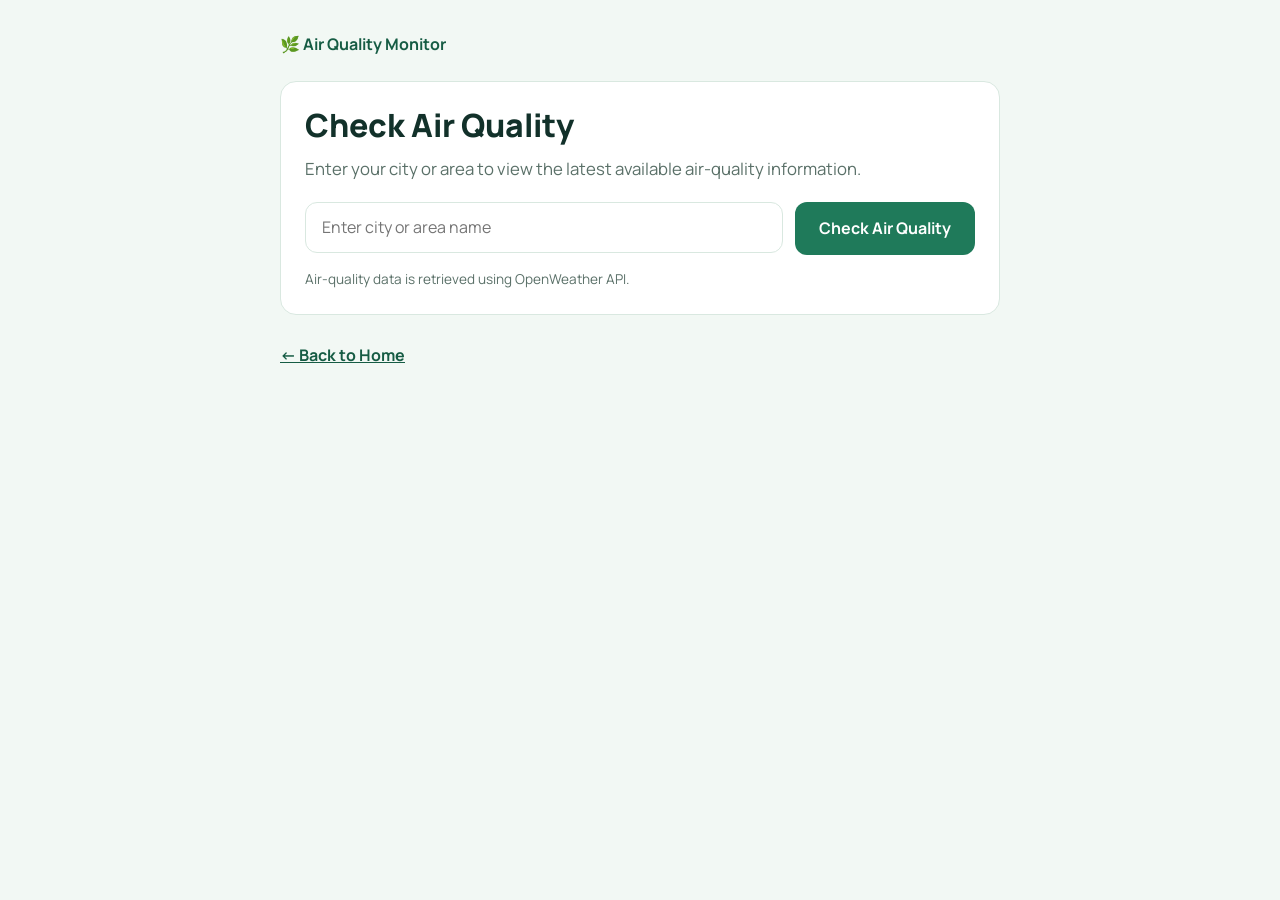
==== pollution.html @ 70f29cfe "Air quality monitor with place suggestions" ====
<!DOCTYPE html>
<html lang="en">
<head>
    <meta charset="UTF-8">
    <meta name="viewport" content="width=device-width, initial-scale=1">
    <title>Check Air Quality</title>
    <link rel="stylesheet" href="style.css">
</head>
<body>
    <main class="page">
        <p class="brand">🌿 Air Quality Monitor</p>

        <section class="search card">
            <h1>Check Air Quality</h1>
            <p class="lead">Enter your city or area to view the latest available air-quality information.</p>
            <div class="search-row">
    <div class="search-field">
        <input type="text" id="area" placeholder="Enter city or area name" aria-label="City or area name"
               autocomplete="off" role="combobox" aria-expanded="false" aria-controls="suggestions">
        <ul id="suggestions" class="suggestions" role="listbox" hidden></ul>
    </div>
    <button id="searchBtn" class="btn" onclick="getPollution()">Check Air Quality</button>
</div>
            <p class="note">Air-quality data is retrieved using OpenWeather API.</p>
        </section>

        <div id="result" aria-live="polite"></div>

        <p class="back"><a href="index.html">← Back to Home</a></p>
    </main>
   
    <script src="script.js"></script>
</body>
</html>
---- style.css ----
@import url("https://fonts.googleapis.com/css2?family=Manrope:wght@400;500;700;800&display=swap");

:root {
    --bg: #f2f8f4;
    --card: #ffffff;
    --ink: #12312a;
    --muted: #5a7068;
    --line: #d9e8e0;
    --accent: #1f7a5a;
    --accent-dark: #165c44;
    --radius: 16px;
}

* { box-sizing: border-box; }

html, body { margin: 0; }

body {
    font-family: "Manrope", "Segoe UI", Arial, sans-serif;
    background: var(--bg);
    color: var(--ink);
    line-height: 1.55;
    overflow-x: hidden;
}

.page {
    max-width: 760px;
    margin: 0 auto;
    padding: 32px 20px 56px;
}

.page-narrow { max-width: 620px; }

h1, h2, h3, p { margin-top: 0; }

h1 { font-size: 2rem; line-height: 1.2; font-weight: 800; margin-bottom: 12px; }
h2 { font-size: 1.25rem; font-weight: 700; margin-bottom: 8px; }
h3 { font-size: 1rem; font-weight: 700; margin-bottom: 6px; }

.brand {
    font-weight: 700;
    color: var(--accent-dark);
    margin-bottom: 24px;
}

.lead { color: var(--muted); font-size: 1.05rem; }
.muted { color: var(--muted); }
.small { font-size: 0.85rem; }
.note { color: var(--muted); font-size: 0.85rem; margin: 14px 0 0; }

/* Home page */
.home { text-align: center; padding-top: 12vh; }
.home .lead { margin-bottom: 28px; }

/* Cards */
.card {
    background: var(--card);
    border: 1px solid var(--line);
    border-radius: var(--radius);
    padding: 24px;
    margin-bottom: 20px;
}

/* Buttons and inputs */
.btn {
    display: inline-block;
    padding: 14px 24px;
    min-height: 48px;
    background: var(--accent);
    color: #fff;
    font: inherit;
    font-weight: 700;
    text-decoration: none;
    border: none;
    border-radius: 12px;
    cursor: pointer;
}
.btn:hover { background: var(--accent-dark); }
.btn:disabled { opacity: 0.6; cursor: not-allowed; }
.btn-lg { padding: 16px 32px; font-size: 1.05rem; }

input[type="text"] {
    flex: 1;
    min-width: 0;
    min-height: 48px;
    padding: 12px 16px;
    font: inherit;
    color: var(--ink);
    background: #fff;
    border: 1.5px solid var(--line);
    border-radius: 12px;
}

input[type="text"]:focus,
.btn:focus-visible,
a:focus-visible {
    outline: 3px solid #8fd0b3;
    outline-offset: 2px;
}

.search-row { display: flex; gap: 12px; margin-top: 20px; }

a { color: var(--accent-dark); font-weight: 700; }
.back { margin-top: 28px; }

/* Loading and errors */
.status { text-align: center; }
.status p { margin: 0; color: var(--muted); }
.status.error { border-color: #f0c9c6; background: #fff7f6; }
.status.error h2 { color: #8f1d18; }
.status.error p { color: #5e2a27; }

.spinner {
    width: 32px;
    height: 32px;
    margin: 0 auto 12px;
    border: 4px solid var(--line);
    border-top-color: var(--accent);
    border-radius: 50%;
    animation: spin 0.9s linear infinite;
}
@keyframes spin { to { transform: rotate(360deg); } }
@media (prefers-reduced-motion: reduce) { .spinner { animation-duration: 3s; } }

/* Report */
.report-head { margin: 8px 0 16px; }
.report-head p { margin-bottom: 2px; }
.report-head h2 { font-size: 1.8rem; font-weight: 800; margin: 0; }

.section-title { margin: 28px 0 12px; }

/* Main AQI card */
.aqi-card {
    text-align: center;
    background: var(--soft, #fff);
    border: 2px solid var(--cat, var(--line));
    padding: 28px 24px;
}
.card-label { font-weight: 700; color: var(--muted); margin-bottom: 4px; }

.aqi-number {
    font-size: 5rem;
    line-height: 1;
    font-weight: 800;
    color: var(--on, var(--ink));
    margin: 8px 0;
}

.aqi-category {
    display: inline-block;
    padding: 6px 20px;
    font-size: 1.25rem;
    font-weight: 800;
    color: #fff;
    background: var(--on, var(--ink));
    border-radius: 999px;
    margin-bottom: 16px;
}

.summary { font-size: 1.05rem; margin-bottom: 24px; }

.aqi-card.unavailable .aqi-category { background: transparent; color: var(--ink); padding: 0; }

/* Scale */
.scale { position: relative; padding-top: 30px; margin: 0 4px 12px; }
.scale-bar { display: flex; height: 14px; border-radius: 7px; overflow: hidden; gap: 2px; }
.scale-bar span { display: block; }

.scale-marker {
    position: absolute;
    top: 0;
    transform: translateX(-50%);
    text-align: center;
}
.scale-marker em {
    display: block;
    font-style: normal;
    font-weight: 800;
    font-size: 0.8rem;
    background: var(--ink);
    color: #fff;
    padding: 1px 8px;
    border-radius: 6px;
}
.scale-marker::after {
    content: "";
    display: block;
    width: 0;
    height: 0;
    margin: 0 auto;
    border-left: 6px solid transparent;
    border-right: 6px solid transparent;
    border-top: 7px solid var(--ink);
}

.legend {
    list-style: none;
    margin: 0 0 16px;
    padding: 0;
    display: grid;
    grid-template-columns: repeat(3, 1fr);
    gap: 6px 10px;
    text-align: left;
    font-size: 0.8rem;
    color: var(--muted);
}
.legend li { display: flex; align-items: center; gap: 6px; }
.legend i { flex: none; width: 10px; height: 10px; border-radius: 50%; }
.legend b { color: var(--ink); }

/* What does this mean */
.meaning { border-left: 6px solid var(--cat); }
.meaning p { margin-bottom: 10px; }
.meaning .concern { margin: 0; }

/* Pollutants */
.pollutants { display: grid; grid-template-columns: 1fr 1fr; gap: 16px; }
.pollutant { margin: 0; }
.pollutant-value { font-size: 1.7rem; font-weight: 800; margin-bottom: 6px; }
.pollutant-value span { font-size: 0.9rem; font-weight: 500; color: var(--muted); }
.pollutant .muted { margin: 0; font-size: 0.9rem; }

/* OpenWeather */
.ow p { margin-bottom: 6px; }
.ow .muted { margin: 10px 0 0; font-size: 0.9rem; }

/* Tablet and mobile */
@media (max-width: 600px) {
    .page { padding: 20px 14px 40px; }
    h1 { font-size: 1.6rem; }
    .search-row { flex-direction: column; }
    .search-row .btn { width: 100%; }
    .card { padding: 18px; }
    .aqi-number { font-size: 4.5rem; }
    .legend { grid-template-columns: repeat(2, 1fr); }
    .pollutants { grid-template-columns: 1fr 1fr; gap: 12px; }
    .pollutant-value { font-size: 1.35rem; }
}

@media (max-width: 380px) {
    .pollutants { grid-template-columns: 1fr; }
}
/* Place suggestions */
.search-field { position: relative; flex: 1; min-width: 0; }
.search-field input[type="text"] { width: 100%; }

.suggestions {
    position: absolute;
    top: calc(100% + 6px);
    left: 0;
    right: 0;
    z-index: 10;
    margin: 0;
    padding: 6px;
    list-style: none;
    background: var(--card);
    border: 1.5px solid var(--line);
    border-radius: 12px;
    box-shadow: 0 8px 24px rgba(18, 49, 42, 0.12);
    text-align: left;
}
.suggestions[hidden] { display: none; }

.suggestions li {
    padding: 10px 12px;
    border-radius: 8px;
    cursor: pointer;
    font-size: 0.95rem;
}
.suggestions li small { display: block; color: var(--muted); font-size: 0.8rem; }
.suggestions li:hover,
.suggestions li.active { background: #e8f6ee; }
.suggestions .no-match { color: var(--muted); cursor: default; }
.suggestions .no-match:hover { background: transparent; }
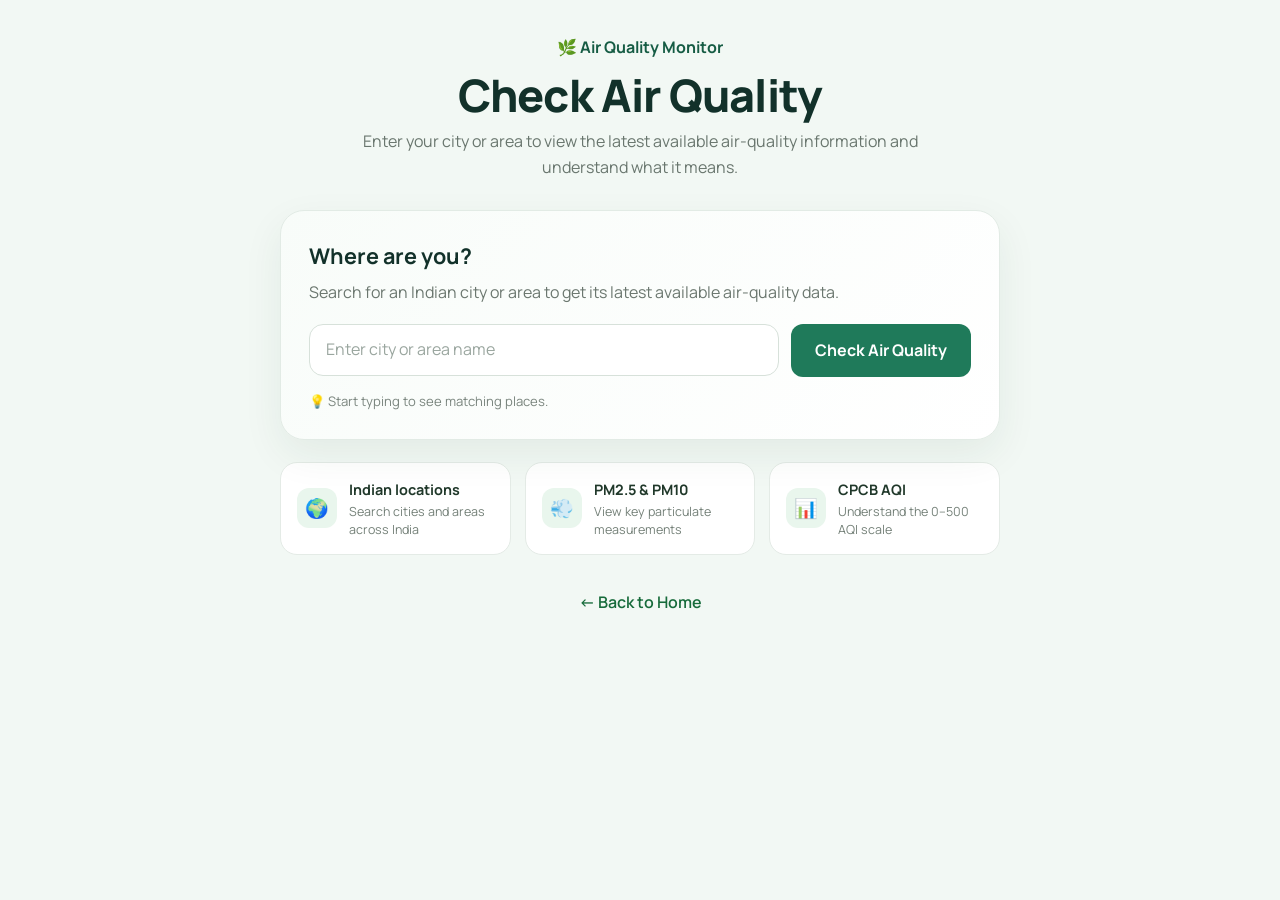
==== commit 56b608f0: "Improve air quality monitor UI and functionality" ====
--- a/pollution.html
+++ b/pollution.html
@@ -3,32 +3,150 @@
 <head>
     <meta charset="UTF-8">
     <meta name="viewport" content="width=device-width, initial-scale=1">
+
     <title>Check Air Quality</title>
+
     <link rel="stylesheet" href="style.css">
 </head>
+
 <body>
-    <main class="page">
-        <p class="brand">🌿 Air Quality Monitor</p>
 
-        <section class="search card">
+    <main class="page pollution-page">
+
+        <!-- Header -->
+        <header class="pollution-header">
+
+            <p class="brand">🌿 Air Quality Monitor</p>
+
             <h1>Check Air Quality</h1>
-            <p class="lead">Enter your city or area to view the latest available air-quality information.</p>
+
+            <p>
+                Enter your city or area to view the latest available
+                air-quality information and understand what it means.
+            </p>
+
+        </header>
+
+
+        <!-- Search Card -->
+        <section class="search-card card">
+
+            <h2>Where are you?</h2>
+
+            <p class="search-description">
+                Search for an Indian city or area to get its latest
+                available air-quality data.
+            </p>
+
             <div class="search-row">
-    <div class="search-field">
-        <input type="text" id="area" placeholder="Enter city or area name" aria-label="City or area name"
-               autocomplete="off" role="combobox" aria-expanded="false" aria-controls="suggestions">
-        <ul id="suggestions" class="suggestions" role="listbox" hidden></ul>
-    </div>
-    <button id="searchBtn" class="btn" onclick="getPollution()">Check Air Quality</button>
-</div>
-            <p class="note">Air-quality data is retrieved using OpenWeather API.</p>
+
+                <div class="search-field">
+
+                    <input
+                        type="text"
+                        id="area"
+                        placeholder="Enter city or area name"
+                        aria-label="City or area name"
+                        autocomplete="off"
+                        role="combobox"
+                        aria-expanded="false"
+                        aria-controls="suggestions"
+                    >
+
+                    <ul
+                        id="suggestions"
+                        class="suggestions"
+                        role="listbox"
+                        hidden
+                    ></ul>
+
+                </div>
+
+                <button
+                    id="searchBtn"
+                    class="btn"
+                    onclick="getPollution()"
+                >
+                    Check Air Quality
+                </button>
+
+            </div>
+
+            <p class="search-note">
+                💡 Start typing to see matching places.
+            </p>
+
         </section>
 
+
+        <!-- Quick Information -->
+        <section class="quick-info">
+
+            <div class="quick-info-card">
+
+                <div class="quick-icon">🌍</div>
+
+                <div>
+                    <strong>Indian locations</strong>
+                    <span>
+                        Search cities and areas across India
+                    </span>
+                </div>
+
+            </div>
+
+
+            <div class="quick-info-card">
+
+                <div class="quick-icon">💨</div>
+
+                <div>
+                    <strong>PM2.5 &amp; PM10</strong>
+                    <span>
+                        View key particulate measurements
+                    </span>
+                </div>
+
+            </div>
+
+
+            <div class="quick-info-card">
+
+                <div class="quick-icon">📊</div>
+
+                <div>
+                    <strong>CPCB AQI</strong>
+                    <span>
+                        Understand the 0–500 AQI scale
+                    </span>
+                </div>
+
+            </div>
+
+        </section>
+
+
+        <!-- Results -->
         <div id="result" aria-live="polite"></div>
 
-        <p class="back"><a href="index.html">← Back to Home</a></p>
+
+        <!-- Back -->
+        <footer class="pollution-footer">
+
+            <a href="index.html">
+                ← Back to Home
+            </a>
+
+        </footer>
+
     </main>
-   
+
+
+    <!-- IMPORTANT: config.js first -->
+    <script src="config.js"></script>
+
+    <!-- script.js second -->
     <script src="script.js"></script>
+
 </body>
-</html>+</html>
--- a/style.css
+++ b/style.css
@@ -1,4 +1,8 @@
 @import url("https://fonts.googleapis.com/css2?family=Manrope:wght@400;500;700;800&display=swap");
+
+/* =========================================================
+   GLOBAL
+   ========================================================= */
 
 :root {
     --bg: #f2f8f4;
@@ -6,14 +10,22 @@
     --ink: #12312a;
     --muted: #5a7068;
     --line: #d9e8e0;
+
     --accent: #1f7a5a;
     --accent-dark: #165c44;
+
     --radius: 16px;
 }
 
-* { box-sizing: border-box; }
-
-html, body { margin: 0; }
+* {
+    box-sizing: border-box;
+}
+
+html,
+body {
+    margin: 0;
+    padding: 0;
+}
 
 body {
     font-family: "Manrope", "Segoe UI", Arial, sans-serif;
@@ -29,30 +41,65 @@
     padding: 32px 20px 56px;
 }
 
-.page-narrow { max-width: 620px; }
-
-h1, h2, h3, p { margin-top: 0; }
-
-h1 { font-size: 2rem; line-height: 1.2; font-weight: 800; margin-bottom: 12px; }
-h2 { font-size: 1.25rem; font-weight: 700; margin-bottom: 8px; }
-h3 { font-size: 1rem; font-weight: 700; margin-bottom: 6px; }
-
-.brand {
+.page-narrow {
+    max-width: 620px;
+}
+
+h1,
+h2,
+h3,
+p {
+    margin-top: 0;
+}
+
+h1 {
+    font-size: 2rem;
+    line-height: 1.2;
+    font-weight: 800;
+    margin-bottom: 12px;
+}
+
+h2 {
+    font-size: 1.25rem;
     font-weight: 700;
+    margin-bottom: 8px;
+}
+
+h3 {
+    font-size: 1rem;
+    font-weight: 700;
+    margin-bottom: 6px;
+}
+
+a {
     color: var(--accent-dark);
-    margin-bottom: 24px;
-}
-
-.lead { color: var(--muted); font-size: 1.05rem; }
-.muted { color: var(--muted); }
-.small { font-size: 0.85rem; }
-.note { color: var(--muted); font-size: 0.85rem; margin: 14px 0 0; }
-
-/* Home page */
-.home { text-align: center; padding-top: 12vh; }
-.home .lead { margin-bottom: 28px; }
-
-/* Cards */
+    font-weight: 700;
+}
+
+.lead {
+    color: var(--muted);
+    font-size: 1.05rem;
+}
+
+.muted {
+    color: var(--muted);
+}
+
+.small {
+    font-size: 0.85rem;
+}
+
+.note {
+    color: var(--muted);
+    font-size: 0.85rem;
+    margin: 14px 0 0;
+}
+
+
+/* =========================================================
+   COMMON CARDS
+   ========================================================= */
+
 .card {
     background: var(--card);
     border: 1px solid var(--line);
@@ -61,214 +108,1564 @@
     margin-bottom: 20px;
 }
 
-/* Buttons and inputs */
+
+/* =========================================================
+   BUTTONS
+   ========================================================= */
+
 .btn {
     display: inline-block;
+
+    min-height: 48px;
     padding: 14px 24px;
-    min-height: 48px;
+
     background: var(--accent);
-    color: #fff;
+    color: #ffffff;
+
     font: inherit;
     font-weight: 700;
+
     text-decoration: none;
+
     border: none;
     border-radius: 12px;
+
     cursor: pointer;
-}
-.btn:hover { background: var(--accent-dark); }
-.btn:disabled { opacity: 0.6; cursor: not-allowed; }
-.btn-lg { padding: 16px 32px; font-size: 1.05rem; }
-
-input[type="text"] {
-    flex: 1;
-    min-width: 0;
-    min-height: 48px;
-    padding: 12px 16px;
-    font: inherit;
-    color: var(--ink);
-    background: #fff;
-    border: 1.5px solid var(--line);
-    border-radius: 12px;
-}
-
-input[type="text"]:focus,
+
+    transition:
+        background 0.2s ease,
+        transform 0.2s ease,
+        box-shadow 0.2s ease;
+}
+
+.btn:hover {
+    background: var(--accent-dark);
+    transform: translateY(-1px);
+}
+
+.btn:disabled {
+    opacity: 0.6;
+    cursor: not-allowed;
+    transform: none;
+}
+
+.btn-lg {
+    padding: 16px 32px;
+    font-size: 1.05rem;
+}
+
 .btn:focus-visible,
 a:focus-visible {
     outline: 3px solid #8fd0b3;
     outline-offset: 2px;
 }
 
-.search-row { display: flex; gap: 12px; margin-top: 20px; }
-
-a { color: var(--accent-dark); font-weight: 700; }
-.back { margin-top: 28px; }
-
-/* Loading and errors */
-.status { text-align: center; }
-.status p { margin: 0; color: var(--muted); }
-.status.error { border-color: #f0c9c6; background: #fff7f6; }
-.status.error h2 { color: #8f1d18; }
-.status.error p { color: #5e2a27; }
+
+/* =========================================================
+   INDEX / HOME PAGE
+   ========================================================= */
+
+.home {
+    max-width: 900px;
+    padding-top: 40px;
+    padding-bottom: 50px;
+}
+
+
+/* =========================================================
+   HOME HERO
+   ========================================================= */
+
+.home-hero {
+    position: relative;
+    overflow: hidden;
+
+    text-align: center;
+
+    padding: 55px 28px 45px;
+
+    border-radius: 28px;
+
+    background:
+        radial-gradient(
+            circle at 10% 20%,
+            rgba(26, 152, 80, 0.15),
+            transparent 30%
+        ),
+        radial-gradient(
+            circle at 90% 10%,
+            rgba(124, 181, 24, 0.15),
+            transparent 28%
+        ),
+        linear-gradient(
+            135deg,
+            #f7fcf8,
+            #eef8f1
+        );
+
+    border: 1px solid rgba(26, 152, 80, 0.12);
+
+    box-shadow:
+        0 18px 50px rgba(31, 78, 52, 0.08);
+}
+
+.home-hero::before {
+    content: "";
+
+    position: absolute;
+
+    width: 190px;
+    height: 190px;
+
+    border-radius: 50%;
+
+    background: rgba(124, 181, 24, 0.08);
+
+    right: -75px;
+    top: -75px;
+}
+
+.home-hero::after {
+    content: "";
+
+    position: absolute;
+
+    width: 140px;
+    height: 140px;
+
+    border-radius: 50%;
+
+    background: rgba(26, 152, 80, 0.07);
+
+    left: -60px;
+    bottom: -60px;
+}
+
+.home-hero > * {
+    position: relative;
+    z-index: 1;
+}
+
+
+/* =========================================================
+   HOME ICON
+   ========================================================= */
+
+.home-icon {
+    width: 76px;
+    height: 76px;
+
+    margin: 0 auto 20px;
+
+    display: flex;
+
+    align-items: center;
+    justify-content: center;
+
+    border-radius: 22px;
+
+    background: #ffffff;
+
+    font-size: 38px;
+
+    box-shadow:
+        0 10px 25px rgba(26, 152, 80, 0.12);
+}
+
+
+/* =========================================================
+   HOME BRAND
+   ========================================================= */
+
+.brand {
+    font-weight: 700;
+    color: var(--accent-dark);
+    margin-bottom: 24px;
+}
+
+.home-hero .brand {
+    margin-bottom: 13px;
+}
+
+
+/* =========================================================
+   HOME HERO TEXT
+   ========================================================= */
+
+.home-hero h1 {
+    max-width: 730px;
+
+    margin: 0 auto 18px;
+
+    font-size: clamp(2.2rem, 5vw, 3.6rem);
+
+    line-height: 1.08;
+
+    letter-spacing: -1.5px;
+
+    color: #173d29;
+}
+
+.home-hero .lead {
+    max-width: 650px;
+
+    margin: 0 auto 28px;
+
+    font-size: 1.06rem;
+
+    line-height: 1.7;
+
+    color: #637169;
+}
+
+
+/* =========================================================
+   HOME ACTIONS
+   ========================================================= */
+
+.home-actions {
+    display: flex;
+
+    align-items: center;
+    justify-content: center;
+
+    gap: 14px;
+
+    flex-wrap: wrap;
+}
+
+.home-actions .btn {
+    min-width: 195px;
+}
+
+.home-note {
+    margin-top: 17px;
+
+    font-size: 0.82rem;
+
+    color: #738078;
+}
+
+
+/* =========================================================
+   HOME SECTIONS
+   ========================================================= */
+
+.home-section {
+    margin-top: 45px;
+}
+
+.home-section-title {
+    text-align: center;
+    margin-bottom: 22px;
+}
+
+.home-section-title h2 {
+    margin: 0 0 7px;
+    color: #173d29;
+}
+
+.home-section-title p {
+    margin: 0;
+    color: #69766e;
+}
+
+
+/* =========================================================
+   HOME AQI PREVIEW
+   ========================================================= */
+
+.aqi-preview {
+    display: grid;
+
+    grid-template-columns: repeat(3, 1fr);
+
+    gap: 14px;
+}
+
+.aqi-preview-card {
+    padding: 20px;
+
+    border-radius: 19px;
+
+    border: 1px solid #e4ebe6;
+
+    background: #ffffff;
+
+    transition:
+        transform 0.2s ease,
+        box-shadow 0.2s ease,
+        border-color 0.2s ease;
+}
+
+.aqi-preview-card:hover {
+    transform: translateY(-4px);
+
+    box-shadow:
+        0 14px 30px rgba(30, 60, 42, 0.08);
+}
+
+.aqi-preview-top {
+    display: flex;
+
+    align-items: center;
+
+    gap: 10px;
+
+    margin-bottom: 8px;
+}
+
+.aqi-dot {
+    width: 12px;
+    height: 12px;
+
+    flex-shrink: 0;
+
+    border-radius: 50%;
+}
+
+.aqi-preview-card h3 {
+    margin: 0;
+
+    font-size: 1rem;
+
+    color: #20382a;
+}
+
+.aqi-range {
+    margin-bottom: 7px;
+
+    font-size: 0.82rem;
+
+    font-weight: 700;
+
+    color: #68756d;
+}
+
+.aqi-preview-card p {
+    margin: 0;
+
+    font-size: 0.88rem;
+
+    line-height: 1.5;
+
+    color: #69766e;
+}
+
+
+/* =========================================================
+   AQI COLORS
+   ========================================================= */
+
+.aqi-good .aqi-dot {
+    background: #1a9850;
+}
+
+.aqi-satisfactory .aqi-dot {
+    background: #7cb518;
+}
+
+.aqi-moderate .aqi-dot {
+    background: #e0a800;
+}
+
+.aqi-poor .aqi-dot {
+    background: #ee7d1a;
+}
+
+.aqi-very-poor .aqi-dot {
+    background: #d9362f;
+}
+
+.aqi-severe .aqi-dot {
+    background: #8e1b3a;
+}
+
+
+/* =========================================================
+   HOW IT WORKS
+   ========================================================= */
+
+.steps {
+    display: grid;
+
+    grid-template-columns: repeat(3, 1fr);
+
+    gap: 16px;
+}
+
+.step {
+    text-align: center;
+
+    padding: 27px 20px;
+
+    border-radius: 20px;
+
+    border: 1px solid #e4ebe6;
+
+    background: #ffffff;
+}
+
+.step-number {
+    width: 44px;
+    height: 44px;
+
+    margin: 0 auto 15px;
+
+    display: flex;
+
+    align-items: center;
+    justify-content: center;
+
+    border-radius: 50%;
+
+    background: #e8f6ee;
+
+    color: #0d5a2d;
+
+    font-weight: 700;
+
+    font-size: 1rem;
+}
+
+.step h3 {
+    margin: 0 0 8px;
+
+    color: #20382a;
+}
+
+.step p {
+    margin: 0;
+
+    color: #69766e;
+
+    font-size: 0.9rem;
+
+    line-height: 1.55;
+}
+
+
+/* =========================================================
+   HOME CTA
+   ========================================================= */
+
+.home-cta {
+    position: relative;
+    overflow: hidden;
+
+    margin-top: 45px;
+
+    padding: 35px 25px;
+
+    text-align: center;
+
+    border-radius: 24px;
+
+    background:
+        linear-gradient(
+            135deg,
+            #173d29,
+            #205c3a
+        );
+
+    color: #ffffff;
+
+    box-shadow:
+        0 18px 40px rgba(23, 61, 41, 0.16);
+}
+
+.home-cta::before {
+    content: "";
+
+    position: absolute;
+
+    width: 180px;
+    height: 180px;
+
+    border-radius: 50%;
+
+    background: rgba(255, 255, 255, 0.05);
+
+    right: -70px;
+    top: -80px;
+}
+
+.home-cta-icon {
+    position: relative;
+
+    font-size: 30px;
+
+    margin-bottom: 8px;
+}
+
+.home-cta h2 {
+    position: relative;
+
+    margin: 0 0 9px;
+
+    color: #ffffff;
+}
+
+.home-cta p {
+    position: relative;
+
+    max-width: 570px;
+
+    margin: 0 auto 20px;
+
+    color: rgba(255, 255, 255, 0.78);
+
+    line-height: 1.6;
+}
+
+.home-cta .btn {
+    position: relative;
+
+    background: #ffffff;
+
+    color: #173d29;
+}
+
+.home-cta .btn:hover {
+    background: #f2f7f4;
+}
+
+
+/* =========================================================
+   HOME FOOTER
+   ========================================================= */
+
+.home-footer {
+    margin-top: 32px;
+
+    text-align: center;
+
+    color: #7a857e;
+}
+
+.home-footer p {
+    margin: 0 0 4px;
+
+    color: #3c5545;
+
+    font-weight: 600;
+}
+
+.home-footer span {
+    font-size: 0.8rem;
+}
+
+
+/* =========================================================
+   POLLUTION PAGE
+   ========================================================= */
+
+.pollution-page {
+    padding-top: 35px;
+    padding-bottom: 50px;
+}
+
+
+/* =========================================================
+   POLLUTION HEADER
+   ========================================================= */
+
+.pollution-header {
+    text-align: center;
+    margin-bottom: 30px;
+}
+
+.pollution-header .brand {
+    margin-bottom: 10px;
+}
+
+.pollution-header h1 {
+    margin: 0 0 10px;
+
+    font-size: clamp(2rem, 5vw, 2.8rem);
+
+    line-height: 1.1;
+
+    letter-spacing: -0.8px;
+}
+
+.pollution-header > p:last-child {
+    max-width: 620px;
+
+    margin: 0 auto;
+
+    color: #69766e;
+
+    line-height: 1.6;
+}
+
+
+/* =========================================================
+   SEARCH CARD
+   ========================================================= */
+
+.search-card {
+    position: relative;
+    overflow: visible;
+
+    padding: 28px;
+
+    border-radius: 24px;
+
+    background:
+        linear-gradient(
+            135deg,
+            #f8fcf9,
+            #ffffff
+        );
+
+    border: 1px solid #e2ebe5;
+
+    box-shadow:
+        0 15px 40px rgba(30, 70, 45, 0.07);
+}
+
+.search-card h2 {
+    margin: 0 0 7px;
+    font-size: 1.35rem;
+}
+
+.search-description {
+    margin: 0 0 20px;
+
+    color: #6b776f;
+
+    line-height: 1.5;
+}
+
+
+/* =========================================================
+   SEARCH ROW
+   ========================================================= */
+
+.search-row {
+    display: flex;
+
+    align-items: stretch;
+
+    gap: 12px;
+
+    margin-top: 20px;
+}
+
+.search-field {
+    position: relative;
+
+    flex: 1;
+
+    min-width: 0;
+}
+
+
+/* =========================================================
+   INPUT
+   ========================================================= */
+
+.search-field input[type="text"] {
+    width: 100%;
+
+    min-height: 52px;
+
+    padding: 0 16px;
+
+    border: 1px solid #d7e1da;
+
+    border-radius: 14px;
+
+    background: #ffffff;
+
+    color: #183524;
+
+    font: inherit;
+
+    font-size: 1rem;
+
+    outline: none;
+
+    transition:
+        border-color 0.2s ease,
+        box-shadow 0.2s ease;
+}
+
+.search-field input::placeholder {
+    color: #9aa69f;
+}
+
+.search-field input:focus {
+    border-color: #1a9850;
+
+    box-shadow:
+        0 0 0 4px rgba(26, 152, 80, 0.10);
+}
+
+
+/* =========================================================
+   SEARCH BUTTON
+   ========================================================= */
+
+.search-row .btn {
+    min-height: 52px;
+
+    padding-left: 24px;
+    padding-right: 24px;
+
+    white-space: nowrap;
+}
+
+.search-row .btn:disabled {
+    cursor: not-allowed;
+    opacity: 0.65;
+}
+
+
+/* =========================================================
+   AUTOCOMPLETE
+   ========================================================= */
+
+.suggestions {
+    position: absolute;
+
+    z-index: 100;
+
+    left: 0;
+    right: 0;
+
+    top: calc(100% + 7px);
+
+    margin: 0;
+    padding: 6px;
+
+    list-style: none;
+
+    background: #ffffff;
+
+    border: 1px solid #dfe8e2;
+
+    border-radius: 14px;
+
+    box-shadow:
+        0 15px 35px rgba(20, 50, 32, 0.13);
+
+    max-height: 240px;
+
+    overflow-y: auto;
+
+    text-align: left;
+}
+
+.suggestions[hidden] {
+    display: none;
+}
+
+.suggestions li {
+    padding: 12px 13px;
+
+    border-radius: 9px;
+
+    cursor: pointer;
+
+    color: #24382b;
+
+    font-size: 0.95rem;
+
+    transition:
+        background 0.15s ease,
+        color 0.15s ease;
+}
+
+.suggestions li[role="option"]:hover,
+.suggestions li[role="option"].active {
+    background: #eaf6ee;
+
+    color: #0d5a2d;
+}
+
+.suggestions li small {
+    display: block;
+
+    color: var(--muted);
+
+    font-size: 0.8rem;
+}
+
+.suggestions .no-match {
+    color: #7a857e;
+
+    cursor: default;
+
+    font-size: 0.9rem;
+}
+
+.suggestions .no-match:hover {
+    background: transparent;
+}
+
+
+/* =========================================================
+   SEARCH NOTE
+   ========================================================= */
+
+.search-note {
+    margin: 14px 0 0;
+
+    font-size: 0.82rem;
+
+    color: #7a857e;
+}
+
+
+/* =========================================================
+   QUICK INFORMATION
+   ========================================================= */
+
+.quick-info {
+    display: grid;
+
+    grid-template-columns: repeat(3, 1fr);
+
+    gap: 14px;
+
+    margin-top: 22px;
+}
+
+.quick-info-card {
+    display: flex;
+
+    align-items: center;
+
+    gap: 12px;
+
+    padding: 16px;
+
+    border: 1px solid #e4ebe6;
+
+    border-radius: 17px;
+
+    background: #ffffff;
+
+    transition:
+        transform 0.2s ease,
+        box-shadow 0.2s ease;
+}
+
+.quick-info-card:hover {
+    transform: translateY(-3px);
+
+    box-shadow:
+        0 10px 25px rgba(30, 70, 45, 0.07);
+}
+
+.quick-icon {
+    width: 40px;
+    height: 40px;
+
+    flex-shrink: 0;
+
+    display: flex;
+
+    align-items: center;
+    justify-content: center;
+
+    border-radius: 12px;
+
+    background: #e9f6ed;
+
+    font-size: 19px;
+}
+
+.quick-info-card strong {
+    display: block;
+
+    margin-bottom: 2px;
+
+    font-size: 0.9rem;
+
+    color: #20382a;
+}
+
+.quick-info-card span {
+    display: block;
+
+    font-size: 0.78rem;
+
+    color: #748078;
+
+    line-height: 1.4;
+}
+
+
+/* =========================================================
+   RESULTS
+   ========================================================= */
+
+#result {
+    margin-top: 30px;
+}
+
+#result:empty {
+    display: none;
+}
+
+
+/* =========================================================
+   LOADING / ERROR
+   ========================================================= */
+
+.status {
+    text-align: center;
+}
+
+.status p {
+    margin: 0;
+
+    color: var(--muted);
+}
+
+.status.error {
+    border-color: #f0c9c6;
+
+    background: #fff7f6;
+}
+
+.status.error h2 {
+    color: #8f1d18;
+}
+
+.status.error p {
+    color: #5e2a27;
+}
 
 .spinner {
     width: 32px;
     height: 32px;
+
     margin: 0 auto 12px;
+
     border: 4px solid var(--line);
+
     border-top-color: var(--accent);
+
     border-radius: 50%;
+
     animation: spin 0.9s linear infinite;
 }
-@keyframes spin { to { transform: rotate(360deg); } }
-@media (prefers-reduced-motion: reduce) { .spinner { animation-duration: 3s; } }
-
-/* Report */
-.report-head { margin: 8px 0 16px; }
-.report-head p { margin-bottom: 2px; }
-.report-head h2 { font-size: 1.8rem; font-weight: 800; margin: 0; }
-
-.section-title { margin: 28px 0 12px; }
-
-/* Main AQI card */
+
+@keyframes spin {
+    to {
+        transform: rotate(360deg);
+    }
+}
+
+@media (prefers-reduced-motion: reduce) {
+    .spinner {
+        animation-duration: 3s;
+    }
+}
+
+
+/* =========================================================
+   REPORT HEADER
+   ========================================================= */
+
+.report-head {
+    margin: 8px 0 18px;
+}
+
+.report-head p {
+    margin-bottom: 2px;
+}
+
+.report-head h2 {
+    margin: 3px 0 0;
+
+    font-size: 1.8rem;
+
+    font-weight: 800;
+
+    color: #173d29;
+}
+
+
+/* =========================================================
+   SECTION TITLES
+   ========================================================= */
+
+.section-title {
+    margin-top: 30px;
+    margin-bottom: 14px;
+}
+
+
+/* =========================================================
+   AQI CARD
+   ========================================================= */
+
 .aqi-card {
+    position: relative;
+
+    overflow: hidden;
+
+    padding: 28px;
+
+    border-radius: 24px;
+
+    background:
+        linear-gradient(
+            135deg,
+            var(--soft, #f8fcf9),
+            #ffffff
+        );
+
+    border: 2px solid var(--cat, var(--line));
+
+    box-shadow:
+        0 15px 40px rgba(30, 70, 45, 0.08);
+
     text-align: center;
-    background: var(--soft, #fff);
-    border: 2px solid var(--cat, var(--line));
-    padding: 28px 24px;
-}
-.card-label { font-weight: 700; color: var(--muted); margin-bottom: 4px; }
+}
+
+.aqi-card::before {
+    content: "";
+
+    position: absolute;
+
+    top: 0;
+    left: 0;
+
+    width: 100%;
+    height: 5px;
+
+    background: var(--cat, #1a9850);
+}
+
+.card-label {
+    font-weight: 700;
+
+    color: var(--muted);
+
+    margin-bottom: 4px;
+}
 
 .aqi-number {
-    font-size: 5rem;
-    line-height: 1;
+    margin: 5px 0 0;
+
+    font-size: clamp(4rem, 12vw, 6rem);
+
     font-weight: 800;
-    color: var(--on, var(--ink));
-    margin: 8px 0;
+
+    line-height: 0.95;
+
+    color: var(--cat, #1a9850);
+
+    letter-spacing: -3px;
 }
 
 .aqi-category {
     display: inline-block;
+
+    margin: 10px 0 16px;
+
     padding: 6px 20px;
+
     font-size: 1.25rem;
+
     font-weight: 800;
-    color: #fff;
+
+    color: #ffffff;
+
     background: var(--on, var(--ink));
+
     border-radius: 999px;
-    margin-bottom: 16px;
-}
-
-.summary { font-size: 1.05rem; margin-bottom: 24px; }
-
-.aqi-card.unavailable .aqi-category { background: transparent; color: var(--ink); padding: 0; }
-
-/* Scale */
-.scale { position: relative; padding-top: 30px; margin: 0 4px 12px; }
-.scale-bar { display: flex; height: 14px; border-radius: 7px; overflow: hidden; gap: 2px; }
-.scale-bar span { display: block; }
+}
+
+.summary {
+    font-size: 1.05rem;
+
+    margin-bottom: 24px;
+}
+
+.aqi-card.unavailable .aqi-category {
+    background: transparent;
+
+    color: var(--ink);
+
+    padding: 0;
+}
+
+
+/* =========================================================
+   AQI SCALE
+   ========================================================= */
+
+.scale {
+    position: relative;
+
+    margin: 28px 4px 0;
+
+    padding-top: 30px;
+}
+
+.scale-bar {
+    display: flex;
+
+    width: 100%;
+
+    height: 16px;
+
+    overflow: hidden;
+
+    border-radius: 999px;
+
+    gap: 2px;
+}
+
+.scale-bar span {
+    display: block;
+
+    height: 100%;
+}
 
 .scale-marker {
     position: absolute;
+
     top: 0;
+
     transform: translateX(-50%);
+
+    width: 0;
+
     text-align: center;
 }
+
 .scale-marker em {
     display: block;
+
+    padding: 4px 8px;
+
+    border-radius: 7px;
+
+    background: #173d29;
+
+    color: #ffffff;
+
+    font-size: 0.75rem;
+
     font-style: normal;
-    font-weight: 800;
-    font-size: 0.8rem;
-    background: var(--ink);
-    color: #fff;
-    padding: 1px 8px;
-    border-radius: 6px;
-}
+
+    font-weight: 700;
+
+    transform: translateX(-50%);
+
+    white-space: nowrap;
+}
+
 .scale-marker::after {
     content: "";
-    display: block;
-    width: 0;
-    height: 0;
-    margin: 0 auto;
-    border-left: 6px solid transparent;
-    border-right: 6px solid transparent;
-    border-top: 7px solid var(--ink);
-}
+
+    position: absolute;
+
+    top: 28px;
+
+    left: 50%;
+
+    transform: translateX(-50%);
+
+    width: 3px;
+    height: 22px;
+
+    background: #173d29;
+
+    border-radius: 3px;
+}
+
+
+/* =========================================================
+   AQI LEGEND
+   ========================================================= */
 
 .legend {
+    display: grid;
+
+    grid-template-columns: repeat(2, 1fr);
+
+    gap: 8px 18px;
+
+    margin: 22px 0 0;
+
+    padding: 0;
+
     list-style: none;
-    margin: 0 0 16px;
-    padding: 0;
+
+    text-align: left;
+
+    font-size: 0.82rem;
+
+    color: #69766e;
+}
+
+.legend li {
+    display: flex;
+
+    align-items: center;
+
+    gap: 7px;
+}
+
+.legend li i {
+    width: 10px;
+    height: 10px;
+
+    flex-shrink: 0;
+
+    border-radius: 50%;
+}
+
+.legend b {
+    color: var(--ink);
+}
+
+
+/* =========================================================
+   MEANING CARD
+   ========================================================= */
+
+.meaning {
+    margin-top: 18px;
+
+    padding: 23px;
+
+    border-left: 5px solid var(--cat, #1a9850);
+}
+
+.meaning h2 {
+    margin-top: 0;
+}
+
+.meaning p {
+    margin-bottom: 10px;
+
+    line-height: 1.65;
+}
+
+.meaning .concern {
+    margin-bottom: 0;
+}
+
+
+/* =========================================================
+   POLLUTANT CARDS
+   ========================================================= */
+
+.pollutants {
     display: grid;
-    grid-template-columns: repeat(3, 1fr);
-    gap: 6px 10px;
-    text-align: left;
-    font-size: 0.8rem;
-    color: var(--muted);
-}
-.legend li { display: flex; align-items: center; gap: 6px; }
-.legend i { flex: none; width: 10px; height: 10px; border-radius: 50%; }
-.legend b { color: var(--ink); }
-
-/* What does this mean */
-.meaning { border-left: 6px solid var(--cat); }
-.meaning p { margin-bottom: 10px; }
-.meaning .concern { margin: 0; }
-
-/* Pollutants */
-.pollutants { display: grid; grid-template-columns: 1fr 1fr; gap: 16px; }
-.pollutant { margin: 0; }
-.pollutant-value { font-size: 1.7rem; font-weight: 800; margin-bottom: 6px; }
-.pollutant-value span { font-size: 0.9rem; font-weight: 500; color: var(--muted); }
-.pollutant .muted { margin: 0; font-size: 0.9rem; }
-
-/* OpenWeather */
-.ow p { margin-bottom: 6px; }
-.ow .muted { margin: 10px 0 0; font-size: 0.9rem; }
-
-/* Tablet and mobile */
-@media (max-width: 600px) {
-    .page { padding: 20px 14px 40px; }
-    h1 { font-size: 1.6rem; }
-    .search-row { flex-direction: column; }
-    .search-row .btn { width: 100%; }
-    .card { padding: 18px; }
-    .aqi-number { font-size: 4.5rem; }
-    .legend { grid-template-columns: repeat(2, 1fr); }
-    .pollutants { grid-template-columns: 1fr 1fr; gap: 12px; }
-    .pollutant-value { font-size: 1.35rem; }
-}
+
+    grid-template-columns: repeat(2, 1fr);
+
+    gap: 14px;
+}
+
+.pollutant {
+    padding: 21px;
+
+    margin: 0;
+
+    border-radius: 18px;
+
+    border: 1px solid #e4ebe6;
+
+    background: #ffffff;
+
+    transition:
+        transform 0.2s ease,
+        box-shadow 0.2s ease;
+}
+
+.pollutant:hover {
+    transform: translateY(-2px);
+
+    box-shadow:
+        0 10px 25px rgba(30, 70, 45, 0.06);
+}
+
+.pollutant h3 {
+    margin-top: 0;
+}
+
+.pollutant-value {
+    margin: 8px 0;
+
+    font-size: 2rem;
+
+    font-weight: 800;
+
+    color: #173d29;
+}
+
+.pollutant-value span {
+    font-size: 0.85rem;
+
+    font-weight: 500;
+
+    color: #748078;
+}
+
+.pollutant .muted {
+    margin: 0;
+
+    font-size: 0.9rem;
+}
+
+
+/* =========================================================
+   OPENWEATHER CARD
+   ========================================================= */
+
+.ow {
+    padding: 22px;
+
+    border: 1px solid #e4ebe6;
+
+    border-radius: 18px;
+
+    background: #ffffff;
+}
+
+.ow p {
+    margin-bottom: 6px;
+
+    line-height: 1.55;
+}
+
+.ow .muted {
+    margin: 10px 0 0;
+
+    font-size: 0.9rem;
+}
+
+
+/* =========================================================
+   POLLUTION FOOTER
+   ========================================================= */
+
+.pollution-footer {
+    margin-top: 35px;
+
+    text-align: center;
+}
+
+.pollution-footer a {
+    display: inline-flex;
+
+    align-items: center;
+
+    gap: 6px;
+
+    color: #176b3b;
+
+    text-decoration: none;
+
+    font-weight: 600;
+
+    transition: color 0.2s ease;
+}
+
+.pollution-footer a:hover {
+    color: #0d4d2b;
+}
+
+
+/* =========================================================
+   BACK LINK
+   ========================================================= */
+
+.back {
+    margin-top: 28px;
+
+    text-align: center;
+}
+
+
+/* =========================================================
+   TABLET
+   ========================================================= */
+
+@media (max-width: 700px) {
+
+    .page {
+        padding: 20px 14px 40px;
+    }
+
+    h1 {
+        font-size: 1.6rem;
+    }
+
+    /* Home */
+
+    .home {
+        padding-top: 22px;
+    }
+
+    .home-hero {
+        padding: 38px 18px 32px;
+
+        border-radius: 22px;
+    }
+
+    .home-hero h1 {
+        font-size: 2.25rem;
+
+        letter-spacing: -1px;
+    }
+
+    .home-hero .lead {
+        font-size: 0.98rem;
+    }
+
+    .home-actions {
+        flex-direction: column;
+    }
+
+    .home-actions .btn {
+        width: 100%;
+    }
+
+    .aqi-preview {
+        grid-template-columns: 1fr;
+    }
+
+    .steps {
+        grid-template-columns: 1fr;
+    }
+
+    .home-cta {
+        padding: 30px 20px;
+    }
+
+    /* Pollution */
+
+    .pollution-page {
+        padding-top: 22px;
+    }
+
+    .pollution-header h1 {
+        font-size: 2rem;
+    }
+
+    .search-card {
+        padding: 20px;
+
+        border-radius: 20px;
+    }
+
+    .search-row {
+        flex-direction: column;
+    }
+
+    .search-row .btn {
+        width: 100%;
+    }
+
+    .quick-info {
+        grid-template-columns: 1fr;
+    }
+
+    .pollutants {
+        grid-template-columns: 1fr;
+    }
+
+    .legend {
+        grid-template-columns: 1fr;
+    }
+
+    .aqi-card {
+        padding: 22px;
+    }
+
+    .aqi-number {
+        font-size: 4.5rem;
+    }
+}
+
+
+/* =========================================================
+   SMALL PHONES
+   ========================================================= */
+
+@media (max-width: 420px) {
+
+    .home-hero {
+        padding-left: 15px;
+        padding-right: 15px;
+    }
+
+    .home-icon {
+        width: 68px;
+        height: 68px;
+
+        font-size: 34px;
+    }
+
+    .home-hero h1 {
+        font-size: 2rem;
+    }
+
+    .aqi-preview-card {
+        padding: 17px;
+    }
+
+    .pollution-header {
+        margin-bottom: 22px;
+    }
+
+    .search-card {
+        padding: 17px;
+    }
+
+    .quick-info-card {
+        padding: 14px;
+    }
+
+    .aqi-card {
+        padding: 18px;
+    }
+
+    .aqi-number {
+        font-size: 4rem;
+    }
+}
+
+
+/* =========================================================
+   VERY SMALL PHONES
+   ========================================================= */
 
 @media (max-width: 380px) {
-    .pollutants { grid-template-columns: 1fr; }
-}
-/* Place suggestions */
-.search-field { position: relative; flex: 1; min-width: 0; }
-.search-field input[type="text"] { width: 100%; }
-
-.suggestions {
-    position: absolute;
-    top: calc(100% + 6px);
-    left: 0;
-    right: 0;
-    z-index: 10;
-    margin: 0;
-    padding: 6px;
-    list-style: none;
-    background: var(--card);
-    border: 1.5px solid var(--line);
-    border-radius: 12px;
-    box-shadow: 0 8px 24px rgba(18, 49, 42, 0.12);
-    text-align: left;
-}
-.suggestions[hidden] { display: none; }
-
-.suggestions li {
-    padding: 10px 12px;
-    border-radius: 8px;
-    cursor: pointer;
-    font-size: 0.95rem;
-}
-.suggestions li small { display: block; color: var(--muted); font-size: 0.8rem; }
-.suggestions li:hover,
-.suggestions li.active { background: #e8f6ee; }
-.suggestions .no-match { color: var(--muted); cursor: default; }
-.suggestions .no-match:hover { background: transparent; }+
+    .pollutants {
+        grid-template-columns: 1fr;
+    }
+
+    .legend {
+        grid-template-columns: 1fr;
+    }
+}
+
+
+/* =========================================================
+   REDUCED MOTION
+   ========================================================= */
+
+@media (prefers-reduced-motion: reduce) {
+
+    .btn,
+    .aqi-preview-card,
+    .quick-info-card,
+    .pollutant {
+        transition: none;
+    }
+}
